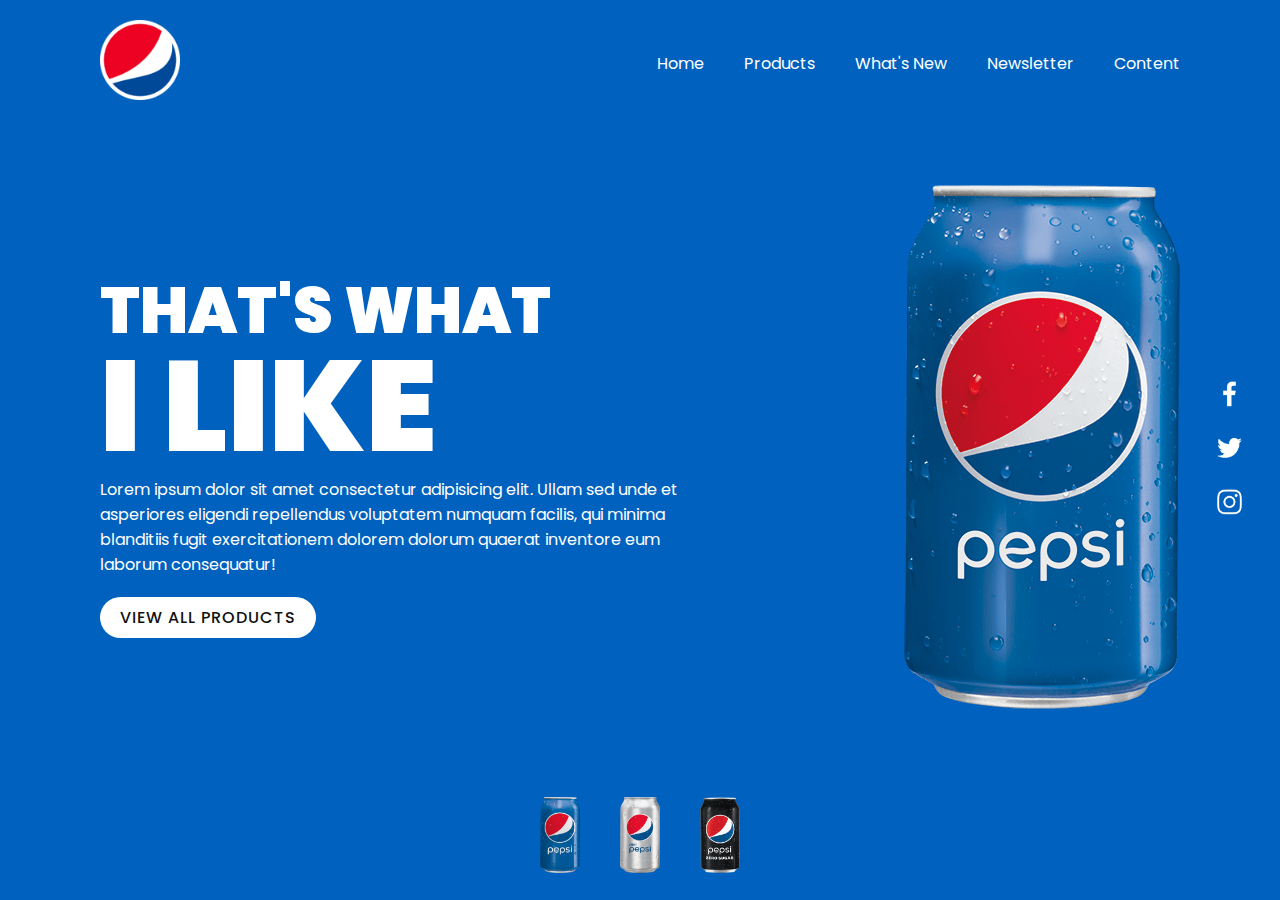
==== index.html @ f820647b "for desktop" ====
<!DOCTYPE html>
<html lang="en">
<head>
    <meta charset="UTF-8">
    <meta http-equiv="X-UA-Compatible" content="IE=edge">
    <meta name="viewport" content="width=device-width, initial-scale=1.0">
    <title>Pepsi Website Landing Page</title>
    <link rel="stylesheet" href="root/css/style.css">
</head>
<body>
    <section class="sec">
        <header>
            <a href="#"><img class="logo" src="root/img/logo.png"></a>
            <ul>
                <li><a href="#">Home</a></li>
                <li><a href="#">Products</a></li>
                <li><a href="#">What's New</a></li>
                <li><a href="#">Newsletter</a></li>
                <li><a href="#">Content</a></li>
            </ul>
        </header> 
        <div class="content">
            <div class="textBox">
                <h2>That's What<br><span>I like</span></h2>
                <p>Lorem ipsum dolor sit amet consectetur adipisicing 
                    elit. Ullam sed unde et asperiores eligendi repellendus 
                    voluptatem numquam facilis, qui minima blanditiis fugit 
                    exercitationem dolorem dolorum quaerat inventore eum 
                    laborum consequatur!</p>
                <a href="#">View All Products</a>
            </div>
            <div class="imageBox">
                <img class="pepsi" src="root/img/pepsi001.png">
            </div>
        </div>
        <ul class="thumb">
            <li><img src="root/img/pepsi001.png" onclick="imgSlider('root/img/pepsi001.png')"></li>
            <li><img src="root/img/pepsi002.png" onclick="imgSlider('root/img/pepsi002.png')"></li>
            <li><img src="root/img/pepsi003.png" onclick="imgSlider('root/img/pepsi003.png')"></li>
        </ul>
        <ul class="sci">
            <li><a href="#"><img src="root/img/facebook.png"></a></li>
            <li><a href="#"><img src="root/img/twitter.png"></a></li>
            <li><a href="#"><img src="root/img/instagram.png"></a></li>
        </ul>
    </section>
    <script type="text/javascript">
        function imgSlider(anything){
            document.querySelector('.pepsi').src = anything;
        }
    </script>
</body>
</html>
---- root/css/style.css ----
@import url('https://fonts.googleapis.com/css?family=Poppins:200,300,400, 500,600,700,800,900&display=swap');
*{
    margin: 0;
    padding: 0;
    box-sizing: border-box;
    font-family: 'Poppins', sans-serif;
}
section{
    position: relative;
    width: 100%;
    min-height: 100vh;
    padding: 100px;
    display: flex;
    justify-content: space-between;
    align-items: center;
    background: #0062be;
    transform: 0.5s;
}
header{
    position: absolute;
    top: 0;
    left: 0;
    width: 100%;
    padding: 20px 100px;
    display: flex;
    justify-content: space-between;
    align-items: center;
}
header .logo{
    position: relative;
    max-width: 80px;
}
header ul{
    position: relative;
    display: flex;
}
header ul li{
    list-style: none;
}
header ul li a{
    display: inline-block;
    color: #fff;
    font-weight: 400;
    margin-left: 40px;
    text-decoration: none;
}
.content{
    position: relative;
    width: 100%;
    display: flex;
    justify-content: space-between;
    align-items: center;
}
.content .textBox{
    position: relative;
    max-width: 600px;
}
.content .textBox h2{
    color: #fff;
    font-size: 4em;
    line-height: 1.5em;
    font-weight: 900;
    text-transform: uppercase;
}
.content .textBox h2 span{
    font-size: 2em;
}
.content .textBox p{
    color: #fff;
}
.content .textBox a{
    display: inline-block;
    margin-top: 20px;
    padding: 8px 20px;
    background: #fff;
    color: #111;
    border-radius: 40px;
    font-weight: 500;
    letter-spacing: 1px;
    text-decoration: none;
    text-transform: uppercase;
}
.content imgBox{
    width: 600px;
    display: flex;
    padding-right: 50px;
    justify-content: flex-end;
}
.content imgBox img{
    max-width: 260px;
}
.thumb{
    position: absolute;
    left: 50%;
    bottom: 20px;
    transform: translateX(-50%);
    display: flex;
}
.thumb li{
    list-style: none;
    display: inline-block;
    margin: 0 20px;
    cursor: pointer;
    transition: 0.5s;
}
.thumb li:hover{
    transform: translateY(-15px);
}
.thumb li img{
    max-width: 40px;
}
.sci{
    position: absolute;
    top: 50%;
    right: 30px;
    transform: translateY(-50%);
    display: flex;
    justify-content: center;
    align-items: center;
    flex-direction: column;
}
.sci li{
    list-style: none;
}
.sci li a{
    display: inline-block;
    filter: invert(1);
    margin: 5px 0;
    transform: scale(0.6);
}
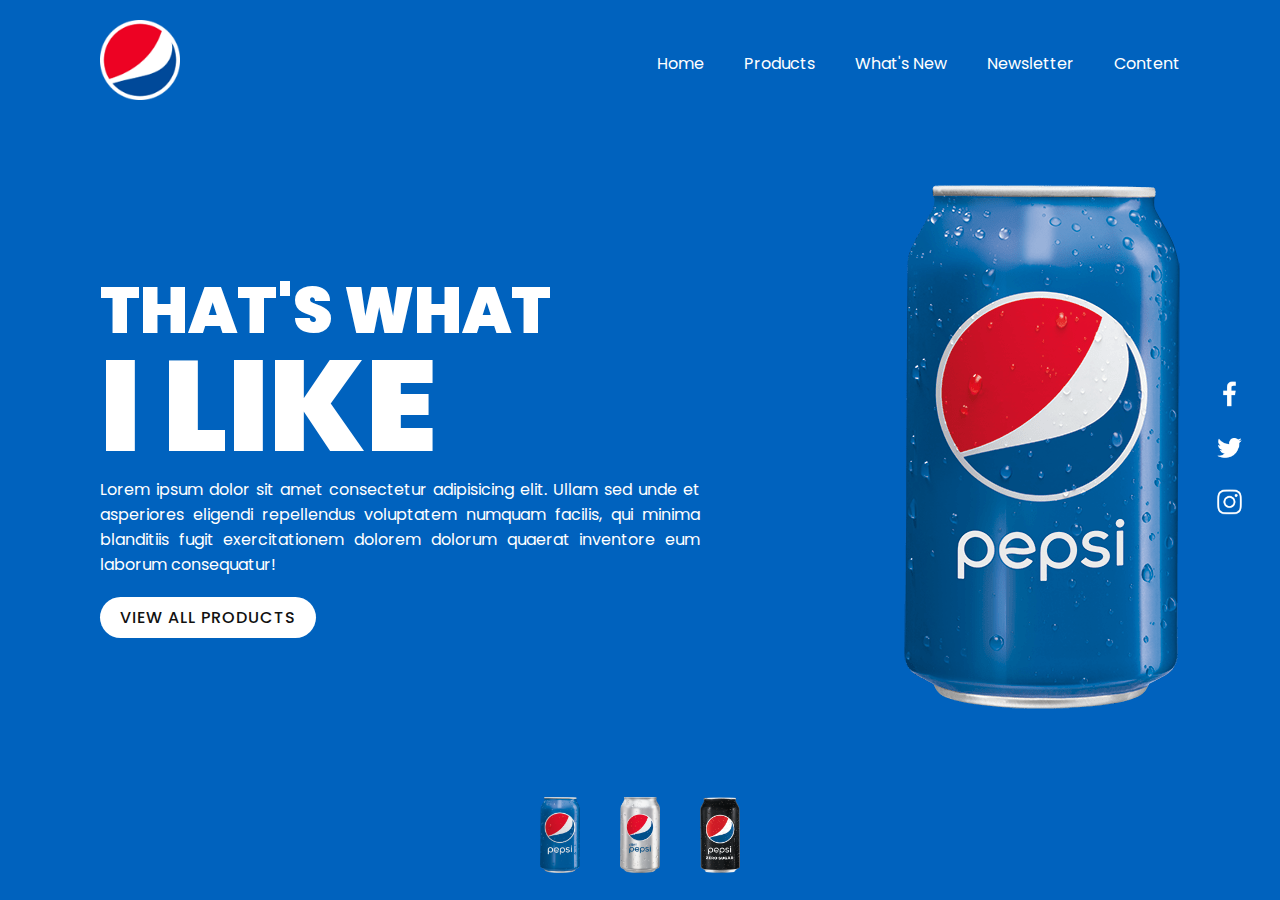
==== commit 828f9ccf: "text modification" ====
--- a/index.html
+++ b/index.html
@@ -11,7 +11,8 @@
     <section class="sec">
         <header>
             <a href="#"><img class="logo" src="root/img/logo.png"></a>
-            <ul>
+            <div class="toggleMenu" onclick="menuToggle()";></div>
+            <ul class="navigation">
                 <li><a href="#">Home</a></li>
                 <li><a href="#">Products</a></li>
                 <li><a href="#">What's New</a></li>
@@ -22,11 +23,14 @@
         <div class="content">
             <div class="textBox">
                 <h2>That's What<br><span>I like</span></h2>
-                <p>Lorem ipsum dolor sit amet consectetur adipisicing 
+                <p class="web">Lorem ipsum dolor sit amet consectetur adipisicing 
                     elit. Ullam sed unde et asperiores eligendi repellendus 
                     voluptatem numquam facilis, qui minima blanditiis fugit 
                     exercitationem dolorem dolorum quaerat inventore eum 
                     laborum consequatur!</p>
+                    <p class="mobile">Lorem ipsum dolor sit amet consectetur adipisicing 
+                        elit. Ullam sed unde et asperiores eligendi repellendus 
+                        voluptatem numquam facilis.</p>
                 <a href="#">View All Products</a>
             </div>
             <div class="imageBox">
@@ -34,9 +38,9 @@
             </div>
         </div>
         <ul class="thumb">
-            <li><img src="root/img/pepsi001.png" onclick="imgSlider('root/img/pepsi001.png')"></li>
-            <li><img src="root/img/pepsi002.png" onclick="imgSlider('root/img/pepsi002.png')"></li>
-            <li><img src="root/img/pepsi003.png" onclick="imgSlider('root/img/pepsi003.png')"></li>
+            <li><img src="root/img/pepsi001.png" onclick="imgSlider('root/img/pepsi001.png');changeBgColor('#0062be')"></li>
+            <li><img src="root/img/pepsi002.png" onclick="imgSlider('root/img/pepsi002.png');changeBgColor('#e60c2c')"></li>
+            <li><img src="root/img/pepsi003.png" onclick="imgSlider('root/img/pepsi003.png');changeBgColor('#1e1e1e')"></li>
         </ul>
         <ul class="sci">
             <li><a href="#"><img src="root/img/facebook.png"></a></li>
@@ -48,6 +52,16 @@
         function imgSlider(anything){
             document.querySelector('.pepsi').src = anything;
         }
+        function changeBgColor(color){
+            const sec = document.querySelector('.sec');
+            sec.style.background = color;
+        }
+        function menuToggle(){
+            const toggleMenu = document.querySelector('.toggleMenu');
+            const navigation = document.querySelector('.navigation');
+            toggleMenu.classList.toggle('active')
+            navigation.classList.toggle('active')
+        }
     </script>
 </body>
 </html>--- a/root/css/style.css
+++ b/root/css/style.css
@@ -4,6 +4,7 @@
     padding: 0;
     box-sizing: border-box;
     font-family: 'Poppins', sans-serif;
+    text-align: justify;
 }
 section{
     position: relative;
@@ -127,4 +128,126 @@
     filter: invert(1);
     margin: 5px 0;
     transform: scale(0.6);
+}
+.mobile{
+    display: none;
+}
+
+/* Responsiveness */
+
+@media (max-width: 991px){
+    section{
+        padding: 40px;
+        padding-right: 75px;
+    }
+    header{
+        padding: 20px 40px;
+    }
+    header .logo{
+        position: relative;
+        max-width: 60px;
+    }
+    header ul{
+        position: fixed;
+        top: 0; 
+        left: 0;
+        width: 100%;
+        height: 100%;
+        background: #fff;
+        z-index: 1;
+        flex-direction: column;
+        align-items: center;
+        justify-content: center;
+        transition: 0.2s;
+        visibility: hidden;
+        opacity: 0;
+    }
+    header ul.active{
+        visibility: visible;
+        opacity: 1;
+    }
+    header ul li a{
+        display: inline-block;
+        color: #111;
+        font-weight: 400;
+        margin-left: 0;
+        text-decoration: none;
+        font-size: 2em;
+        margin: 10px 0;
+    }
+    header ul li a:hover{
+        color: #ed0223;
+    }
+    .toggleMenu{
+        position: relative;
+        width: 40px;
+        height: 40px;
+        background: url(../img/menu.png);
+        background-position: center;
+        background-size: 30px;
+        background-repeat: no-repeat;
+        z-index: 2;
+        cursor: pointer;
+    }
+    /* .content .textBox h2 span {
+        font-size: 1.7em;
+    } */
+    .toggleMenu.active{
+        background: url(../img/close.png);
+        background-position: center;
+        background-size: 25px;
+        background-repeat: no-repeat;
+        filter: invert(1);
+    }
+    .content{
+        flex-direction: column;
+        margin-top: 80px;
+    }
+    .content .textBox {
+        position: relative;
+        max-width: 100%;
+        padding-right: 20px;
+    }
+    .content .textBox h2 {
+        font-size: 3em;
+    }
+    .content .textBox a{
+        font-size: 14px;
+        padding: 8px 15px;
+    }
+    .content .imageBox {
+        width: 100%;
+        display: flex;
+        padding-right: 0;
+        margin-top: 50px;
+        justify-content: center;
+    }
+    .content .imageBox img {
+        max-width: 150px;
+    }
+    .thumb{
+        left: 46%;
+    }
+    .sci {
+        position: absolute;
+        top: 50%;
+        right: 0;
+        width: 50px;
+        background: rgba(0,0,0,0.2);
+        transform: translateY(-50%);
+        display: flex;
+        justify-content: center;
+        align-items: center;
+    }
+}
+@media (max-width: 500px){
+    .content .textBox h2 {
+        font-size: 2.2em;
+    }
+    .web{
+        display: none;
+    }
+    .mobile{
+        display: block;
+    }
 }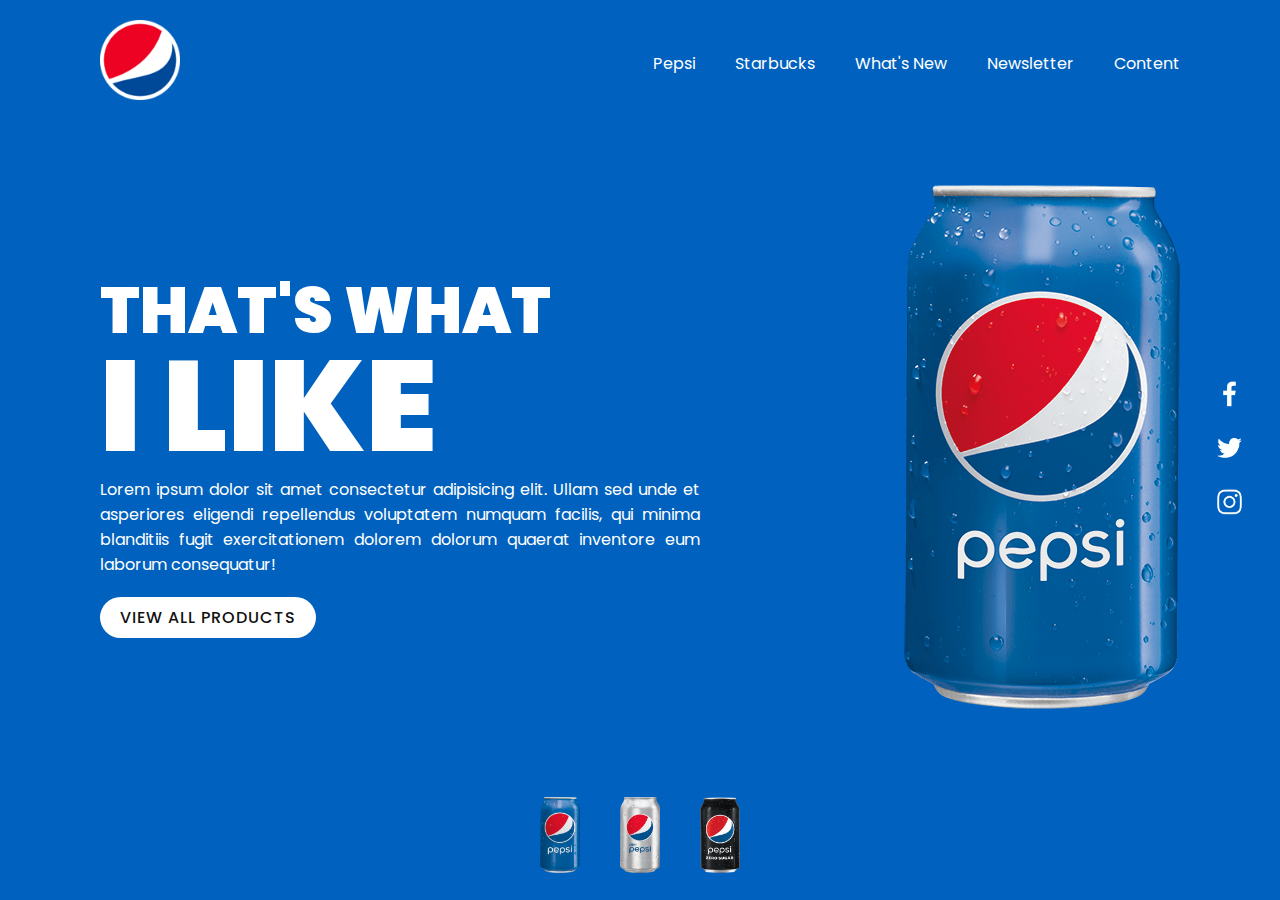
==== commit 46cd80c7: "logo animation" ====
--- a/index.html
+++ b/index.html
@@ -5,16 +5,16 @@
     <meta http-equiv="X-UA-Compatible" content="IE=edge">
     <meta name="viewport" content="width=device-width, initial-scale=1.0">
     <title>Pepsi Website Landing Page</title>
-    <link rel="stylesheet" href="root/css/style.css">
+    <link rel="stylesheet" href="pages/pepsi/root/css/style.css">
 </head>
 <body>
     <section class="sec">
         <header>
-            <a href="#"><img class="logo" src="root/img/logo.png"></a>
+            <a href="#"><img class="logo" src="pages/pepsi/root/img/logo.png"></a>
             <div class="toggleMenu" onclick="menuToggle()";></div>
             <ul class="navigation">
-                <li><a href="#">Home</a></li>
-                <li><a href="#">Products</a></li>
+                <li><a href="#">Pepsi</a></li>
+                <li><a href="pages/starbucks/index.html">Starbucks</a></li>
                 <li><a href="#">What's New</a></li>
                 <li><a href="#">Newsletter</a></li>
                 <li><a href="#">Content</a></li>
@@ -34,18 +34,18 @@
                 <a href="#">View All Products</a>
             </div>
             <div class="imageBox">
-                <img class="pepsi" src="root/img/pepsi001.png">
+                <img class="pepsi" src="pages/pepsi/root/img/pepsi001.png">
             </div>
         </div>
         <ul class="thumb">
-            <li><img src="root/img/pepsi001.png" onclick="imgSlider('root/img/pepsi001.png');changeBgColor('#0062be')"></li>
-            <li><img src="root/img/pepsi002.png" onclick="imgSlider('root/img/pepsi002.png');changeBgColor('#e60c2c')"></li>
-            <li><img src="root/img/pepsi003.png" onclick="imgSlider('root/img/pepsi003.png');changeBgColor('#1e1e1e')"></li>
+            <li><img src="pages/pepsi/root/img/pepsi001.png" onclick="imgSlider('pages/pepsi/root/img/pepsi001.png');changeBgColor('#0062be')"></li>
+            <li><img src="pages/pepsi/root/img/pepsi002.png" onclick="imgSlider('pages/pepsi/root/img/pepsi002.png');changeBgColor('#e60c2c')"></li>
+            <li><img src="pages/pepsi/root/img/pepsi003.png" onclick="imgSlider('pages/pepsi/root/img/pepsi003.png');changeBgColor('#1e1e1e')"></li>
         </ul>
         <ul class="sci">
-            <li><a href="#"><img src="root/img/facebook.png"></a></li>
-            <li><a href="#"><img src="root/img/twitter.png"></a></li>
-            <li><a href="#"><img src="root/img/instagram.png"></a></li>
+            <li><a href="#"><img src="pages/pepsi/root/img/facebook.png"></a></li>
+            <li><a href="#"><img src="pages/pepsi/root/img/twitter.png"></a></li>
+            <li><a href="#"><img src="pages/pepsi/root/img/instagram.png"></a></li>
         </ul>
     </section>
     <script type="text/javascript">
--- a/pages/pepsi/root/css/style.css
+++ b/pages/pepsi/root/css/style.css
@@ -0,0 +1,257 @@
+@import url('https://fonts.googleapis.com/css?family=Poppins:200,300,400, 500,600,700,800,900&display=swap');
+*{
+    margin: 0;
+    padding: 0;
+    box-sizing: border-box;
+    font-family: 'Poppins', sans-serif;
+    text-align: justify;
+}
+section{
+    position: relative;
+    width: 100%;
+    min-height: 100vh;
+    padding: 100px;
+    display: flex;
+    justify-content: space-between;
+    align-items: center;
+    background: #0062be;
+    transform: 0.5s;
+}
+header{
+    position: absolute;
+    top: 0;
+    left: 0;
+    width: 100%;
+    padding: 20px 100px;
+    display: flex;
+    justify-content: space-between;
+    align-items: center;
+}
+header .logo{
+    position: relative;
+    max-width: 80px;
+    transition: 0.4s;
+}
+header .logo:hover{
+    transform: rotate(360deg);
+}
+header ul{
+    position: relative;
+    display: flex;
+}
+header ul li{
+    list-style: none;
+}
+header ul li a{
+    display: inline-block;
+    color: #fff;
+    font-weight: 400;
+    margin-left: 40px;
+    text-decoration: none;
+}
+.content{
+    position: relative;
+    width: 100%;
+    display: flex;
+    justify-content: space-between;
+    align-items: center;
+}
+.content .textBox{
+    position: relative;
+    max-width: 600px;
+}
+.content .textBox h2{
+    color: #fff;
+    font-size: 4em;
+    line-height: 1.5em;
+    font-weight: 900;
+    text-transform: uppercase;
+}
+.content .textBox h2 span{
+    font-size: 2em;
+}
+.content .textBox p{
+    color: #fff;
+}
+.content .textBox a{
+    display: inline-block;
+    margin-top: 20px;
+    padding: 8px 20px;
+    background: #fff;
+    color: #111;
+    border-radius: 40px;
+    font-weight: 500;
+    letter-spacing: 1px;
+    text-decoration: none;
+    text-transform: uppercase;
+}
+.content imgBox{
+    width: 600px;
+    display: flex;
+    padding-right: 50px;
+    justify-content: flex-end;
+}
+.content imgBox img{
+    max-width: 260px;
+}
+.thumb{
+    position: absolute;
+    left: 50%;
+    bottom: 20px;
+    transform: translateX(-50%);
+    display: flex;
+}
+.thumb li{
+    list-style: none;
+    display: inline-block;
+    margin: 0 20px;
+    cursor: pointer;
+    transition: 0.5s;
+}
+.thumb li:hover{
+    transform: translateY(-15px);
+}
+.thumb li img{
+    max-width: 40px;
+}
+.sci{
+    position: absolute;
+    top: 50%;
+    right: 30px;
+    transform: translateY(-50%);
+    display: flex;
+    justify-content: center;
+    align-items: center;
+    flex-direction: column;
+}
+.sci li{
+    list-style: none;
+}
+.sci li a{
+    display: inline-block;
+    filter: invert(1);
+    margin: 5px 0;
+    transform: scale(0.6);
+}
+.mobile{
+    display: none;
+}
+
+/* Responsiveness */
+
+@media (max-width: 991px){
+    section{
+        padding: 40px;
+        padding-right: 75px;
+    }
+    header{
+        padding: 20px 40px;
+    }
+    header .logo{
+        position: relative;
+        max-width: 60px;
+    }
+    header ul{
+        position: fixed;
+        top: 0; 
+        left: 0;
+        width: 100%;
+        height: 100%;
+        background: #fff;
+        z-index: 1;
+        flex-direction: column;
+        align-items: center;
+        justify-content: center;
+        transition: 0.2s;
+        visibility: hidden;
+        opacity: 0;
+    }
+    header ul.active{
+        visibility: visible;
+        opacity: 1;
+    }
+    header ul li a{
+        display: inline-block;
+        color: #111;
+        font-weight: 400;
+        margin-left: 0;
+        text-decoration: none;
+        font-size: 2em;
+        margin: 10px 0;
+    }
+    header ul li a:hover{
+        color: #ed0223;
+    }
+    .toggleMenu{
+        position: relative;
+        width: 40px;
+        height: 40px;
+        background: url(../img/menu.png);
+        background-position: center;
+        background-size: 30px;
+        background-repeat: no-repeat;
+        z-index: 2;
+        cursor: pointer;
+    }
+    /* .content .textBox h2 span {
+        font-size: 1.7em;
+    } */
+    .toggleMenu.active{
+        background: url(../img/close.png);
+        background-position: center;
+        background-size: 25px;
+        background-repeat: no-repeat;
+        filter: invert(1);
+    }
+    .content{
+        flex-direction: column;
+        margin-top: 80px;
+    }
+    .content .textBox {
+        position: relative;
+        max-width: 100%;
+        padding-right: 20px;
+    }
+    .content .textBox h2 {
+        font-size: 3em;
+    }
+    .content .textBox a{
+        font-size: 14px;
+        padding: 8px 15px;
+    }
+    .content .imageBox {
+        width: 100%;
+        display: flex;
+        padding-right: 0;
+        margin-top: 50px;
+        justify-content: center;
+    }
+    .content .imageBox img {
+        max-width: 150px;
+    }
+    .thumb{
+        left: 46%;
+    }
+    .sci {
+        position: absolute;
+        top: 50%;
+        right: 0;
+        width: 50px;
+        background: rgba(0,0,0,0.2);
+        transform: translateY(-50%);
+        display: flex;
+        justify-content: center;
+        align-items: center;
+    }
+}
+@media (max-width: 500px){
+    .content .textBox h2 {
+        font-size: 2.2em;
+    }
+    .web{
+        display: none;
+    }
+    .mobile{
+        display: block;
+    }
+}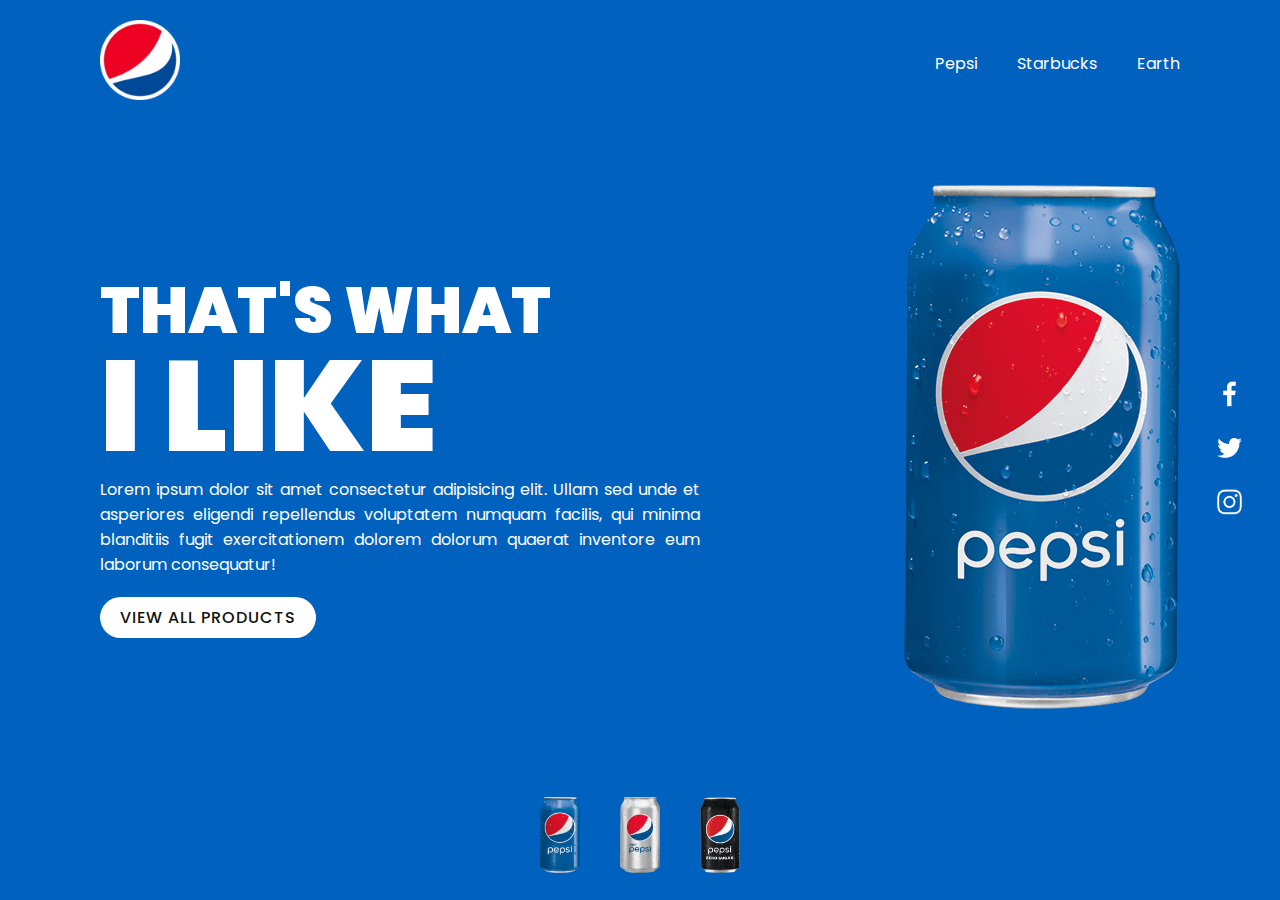
==== commit 512b7a26: "world landing page" ====
--- a/index.html
+++ b/index.html
@@ -13,11 +13,9 @@
             <a href="#"><img class="logo" src="pages/pepsi/root/img/logo.png"></a>
             <div class="toggleMenu" onclick="menuToggle()";></div>
             <ul class="navigation">
-                <li><a href="#">Pepsi</a></li>
+                <li><a href="./index.html">Pepsi</a></li>
                 <li><a href="pages/starbucks/index.html">Starbucks</a></li>
-                <li><a href="#">What's New</a></li>
-                <li><a href="#">Newsletter</a></li>
-                <li><a href="#">Content</a></li>
+                <li><a href="pages/earth/earth.html">Earth</a></li>
             </ul>
         </header> 
         <div class="content">
@@ -28,9 +26,9 @@
                     voluptatem numquam facilis, qui minima blanditiis fugit 
                     exercitationem dolorem dolorum quaerat inventore eum 
                     laborum consequatur!</p>
-                    <p class="mobile">Lorem ipsum dolor sit amet consectetur adipisicing 
-                        elit. Ullam sed unde et asperiores eligendi repellendus 
-                        voluptatem numquam facilis.</p>
+                <p class="mobile">Lorem ipsum dolor sit amet consectetur adipisicing 
+                    elit. Ullam sed unde et asperiores eligendi repellendus 
+                    voluptatem numquam facilis.</p>
                 <a href="#">View All Products</a>
             </div>
             <div class="imageBox">
